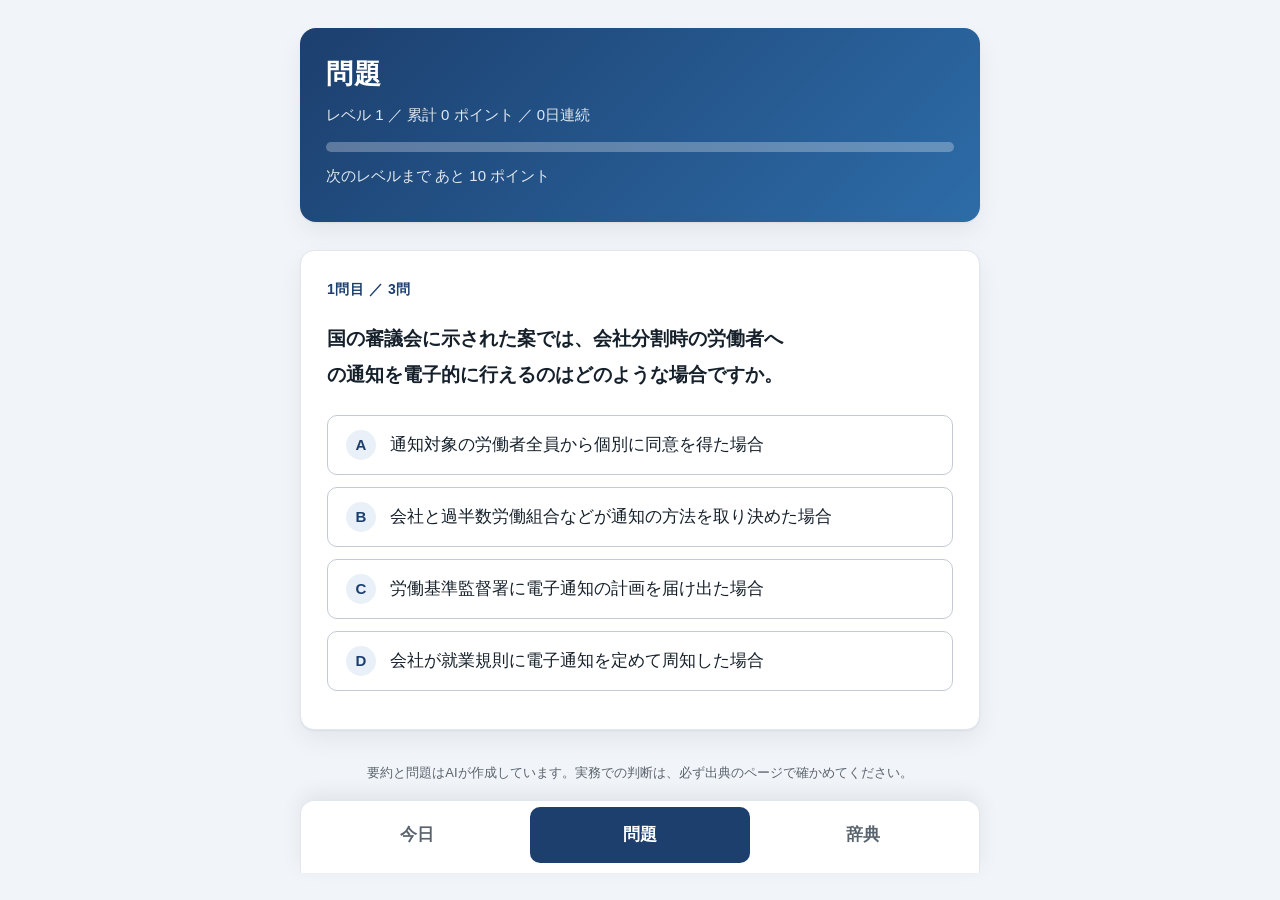
==== quiz.html @ 05a29a4a "2026-11-10 の分まで公開" ====
<!DOCTYPE html>
<html lang="ja">
<head>
<meta charset="UTF-8">
<meta name="viewport" content="width=device-width, initial-scale=1">
<meta name="robots" content="noindex">
<title>問題</title>
<link rel="stylesheet" href="style.css">
</head>
<body>

<header class="screen-head">
  <h1>問題</h1>
  <p class="screen-meta" id="見出しの情報"></p>
  <div class="bar"><div class="bar-fill" id="レベルのバー"></div></div>
  <p class="screen-meta" id="次のレベルまで"></p>
</header>

<main>

  <section class="block" id="出題"></section>

  <section class="block hidden" id="正誤と解説"></section>

  <section class="block hidden" id="結果"></section>

</main>

<p class="disclaimer">要約と問題はAIが作成しています。実務での判断は、必ず出典のページで確かめてください。</p>

<nav class="tabs">
  <a href="index.html">今日</a>
  <span class="tab-current">問題</span>
  <a href="dict.html">辞典</a>
</nav>

<script src="data.js"></script>
<script src="quiz.js"></script>

</body>
</html>
---- style.css ----
/* 見た目の方向性
   地は薄いグレー、要素は白いカードで浮かせる。色は紺を軸に1系統だけ。
   「毎朝ひらきたくなる」程度の華やかさにとどめ、色数は増やさない。 */

:root {
  --accent: #1c3f6e;        /* アクセントの紺 */
  --accent-bright: #2d6ca8; /* 紺のグラデーションの明るい側 */
  --accent-tint: #eaf0f7;   /* 紺のごく薄い面 */
  --ink: #15202b;           /* 本文の文字 */
  --ink-quiet: #5a646e;     /* 控えめな文字（出典・日付など） */
  --ok: #1c6b45;            /* 正解の緑 */
  --ok-tint: #e7f4ec;
  --ng: #a3302c;            /* 不正解とエラーの赤 */
  --ng-tint: #fdecec;
  --page: #f1f4f8;          /* 画面の地 */
  --line-control: #c3cad3;  /* ボタン・選択肢の枠 */
  --line-box: #e2e7ee;      /* カードの枠 */
  --line-split: #e8ecf1;    /* 一覧の区切り線 */
  --shadow: 0 1px 2px rgba(16, 32, 48, .06), 0 10px 24px rgba(16, 32, 48, .06);
  --shadow-lift: 0 2px 4px rgba(16, 32, 48, .08), 0 14px 32px rgba(16, 32, 48, .10);
}

* {
  box-sizing: border-box;
}

/* 見出しや選択肢は、行末に1〜2文字だけ残らないよう、
   2行になるときは上下で均等に分ける */
.screen-head h1,
.card h2,
.block h2,
.question,
.choices button,
.topic-row a,
.source,
.row-meta {
  text-wrap: balance;
}

body {
  max-width: 720px;
  margin: 0 auto;
  padding: 28px 20px 0;
  background: var(--page);
  color: var(--ink);
  font-family: "Segoe UI", "Yu Gothic UI", "Yu Gothic", "Hiragino Kaku Gothic ProN", Meiryo, sans-serif;
  font-size: 17px;
  line-height: 1.85;
}

a {
  color: var(--accent);
}

/* 画面の上部：紺の帯にして、いまどの画面にいるかを一目で分かるようにする */

.screen-head {
  background: linear-gradient(135deg, var(--accent) 0%, var(--accent-bright) 100%);
  border-radius: 16px;
  padding: 24px 26px 26px;
  margin-bottom: 28px;
  color: #fff;
  box-shadow: var(--shadow);
}

.screen-head h1 {
  margin: 2px 0;
  font-size: 27px;
  font-weight: 700;
  line-height: 1.5;
  letter-spacing: .02em;
}

.screen-head .screen-meta {
  color: rgba(255, 255, 255, .88);
}

.screen-meta {
  margin: 6px 0;
  font-size: 15px;
  color: var(--ink-quiet);
}

.back {
  margin: 0 0 10px;
  font-size: 15px;
}

.screen-head .back a {
  color: rgba(255, 255, 255, .92);
}

/* 今日の画面：トピックカード */

.card {
  background: #fff;
  border: 1px solid var(--line-box);
  border-radius: 14px;
  padding: 26px;
  margin-bottom: 20px;
  box-shadow: var(--shadow);
}

.card h2 {
  margin: 0 0 16px;
  font-size: 20px;
  font-weight: 700;
  line-height: 1.6;
}

.summary {
  margin: 0 0 20px;
  line-height: 1.95;
}

.tags {
  list-style: none;
  display: flex;
  flex-wrap: wrap;
  gap: 8px;
  margin: 0 0 14px;
  padding: 0;
}

/* ジャンルの印：薄い面と文字だけ。主役はあくまで見出し */
.tags li {
  background: var(--accent-tint);
  border-radius: 999px;
  padding: 3px 15px;
  font-size: 14px;
  font-weight: 700;
  line-height: 1.8;
  color: var(--accent);
}

/* 「大学に関係あり」の印だけ塗りつぶして目立たせる */
.tags li.univ {
  background: var(--accent);
  color: #fff;
}

/* 文章の中に出てくる「大学に関係あり」の印 */
.univ-mark {
  color: var(--accent);
  font-weight: 700;
  white-space: nowrap; /* 印の途中で改行させない */
}

/* 紺の帯の中では、同じ紺だと読めないので白い札にする */
.screen-head .univ-mark {
  background: rgba(255, 255, 255, .22);
  border-radius: 999px;
  padding: 1px 12px;
  color: #fff;
}

.source {
  margin: 0 0 16px;
  font-size: 15px;
  color: var(--ink-quiet);
}

/* 主でないボタン・リンクは枠だけ */
.card-action {
  margin: 14px 0 0;
}

.card-action a,
.card-action button {
  display: inline-block;
  border: 1px solid var(--line-control);
  border-radius: 8px;
  background: #fff;
  color: var(--accent);
  padding: 9px 20px;
  font: inherit;
  font-size: 16px;
  font-weight: 700;
  text-decoration: none;
  cursor: pointer;
  transition: border-color .15s, background .15s;
}

.card-action a:hover,
.card-action button:hover {
  border-color: var(--accent);
  background: var(--accent-tint);
}

/* いちばん押してほしいボタンだけ紺で塗る */
.next-action {
  margin: 28px 0 8px;
  text-align: center;
}

.next-action a {
  display: block;
  background: linear-gradient(135deg, var(--accent) 0%, var(--accent-bright) 100%);
  border-radius: 12px;
  color: #fff;
  padding: 17px;
  font-size: 18px;
  font-weight: 700;
  text-decoration: none;
  box-shadow: var(--shadow);
  transition: box-shadow .15s, transform .15s;
}

.next-action a:hover {
  box-shadow: var(--shadow-lift);
  transform: translateY(-1px);
}

/* 問題の画面 */

.state-label {
  color: var(--ink-quiet);
  font-size: 14px;
  font-weight: 700;
  letter-spacing: .04em;
  margin: 32px 0 12px;
}

.block {
  background: #fff;
  border: 1px solid var(--line-box);
  border-radius: 14px;
  padding: 26px;
  margin-bottom: 20px;
  box-shadow: var(--shadow);
}

.block h2 {
  margin: 0 0 12px;
  font-size: 18px;
  font-weight: 700;
}

/* レベルのバー：進んだ分を塗る。紺の帯の中では白で塗る */
.bar {
  background: rgba(255, 255, 255, .28);
  border-radius: 999px;
  height: 10px;
  margin: 14px 0 10px;
  overflow: hidden;
}

.bar-fill {
  background: #fff;
  width: 0;  /* 実際の長さは記録の数字から決まるので、JavaScriptが指定する */
  height: 100%;
  border-radius: 999px;
}

.block .bar {
  background: var(--accent-tint);
}

.block .bar-fill {
  background: linear-gradient(90deg, var(--accent) 0%, var(--accent-bright) 100%);
}

.progress {
  margin: 0 0 18px;
  font-size: 14px;
  font-weight: 700;
  letter-spacing: .04em;
  color: var(--accent);
}

/* 前に間違えた問題に付ける小さな印 */
.retry-mark {
  display: inline-block;
  background: var(--ng-tint);
  border-radius: 999px;
  color: var(--ng);
  margin: 0 0 12px;
  padding: 1px 14px;
  font-size: 14px;
  font-weight: 700;
}

.question {
  margin: 0 0 22px;
  font-size: 19px;
  font-weight: 700;
  line-height: 1.9;
}

/* 4択：4つとも完全に同じ見た目。A〜Dの印はCSSで自動で振る */
.choices {
  list-style: none;
  margin: 0;
  padding: 0;
  counter-reset: choice;
}

.choices li {
  counter-increment: choice;
  margin-bottom: 12px;
}

.choices button {
  display: flex;
  align-items: center;
  gap: 14px;
  width: 100%;
  border: 1px solid var(--line-control);
  border-radius: 10px;
  background: #fff;
  color: var(--ink);
  padding: 14px 18px;
  text-align: left;
  font: inherit;
  line-height: 1.7;
  cursor: pointer;
  transition: border-color .15s, background .15s;
}

.choices button::before {
  content: counter(choice, upper-alpha);
  flex: 0 0 auto;
  width: 30px;
  height: 30px;
  border-radius: 50%;
  background: var(--accent-tint);
  color: var(--accent);
  font-size: 15px;
  font-weight: 700;
  line-height: 30px;
  text-align: center;
}

.choices button:hover {
  border-color: var(--accent);
  background: var(--accent-tint);
}

/* JavaScriptが画面を出し入れするのに使う */
.hidden {
  display: none;
}

/* 答えた後の選択肢：正解と、自分が選んだ答えに色を付ける */
.choices button:disabled {
  cursor: default;
}

.choices button:disabled:hover {
  background: #fff;
  border-color: var(--line-control);
}

.choices button.correct,
.choices button.correct:hover {
  background: var(--ok-tint);
  border-color: var(--ok);
  color: var(--ok);
}

.choices button.correct::before {
  background: var(--ok);
  color: #fff;
}

.choices button.wrong,
.choices button.wrong:hover {
  background: var(--ng-tint);
  border-color: var(--ng);
  color: var(--ng);
}

.choices button.wrong::before {
  background: var(--ng);
  color: #fff;
}

/* 正誤は、文字の色だけでなく小さな札で示す */
.judge {
  display: inline-block;
  background: var(--ok-tint);
  border-radius: 999px;
  color: var(--ok);
  padding: 2px 18px;
  margin: 0 0 14px;
  font-size: 17px;
  font-weight: 700;
}

.judge.wrong {
  background: var(--ng-tint);
  color: var(--ng);
}

/* 間違えたときに出す「正解は〜です」の1行 */
.correct-answer {
  margin: 0 0 12px;
  font-weight: 700;
}

.explain {
  margin: 0 0 16px;
  line-height: 1.95;
}

.result-score {
  background: var(--accent-tint);
  border-radius: 12px;
  color: var(--accent);
  margin: 0 0 14px;
  padding: 14px;
  font-size: 23px;
  font-weight: 700;
  text-align: center;
}

.levels {
  list-style: none;
  margin: 0 0 16px;
  padding: 0;
}

.levels li {
  border-bottom: 1px solid var(--line-split);
  padding: 10px 0;
}

.hint {
  background: var(--accent-tint);
  border-left: 4px solid var(--accent);
  border-radius: 0 8px 8px 0;
  margin: 0 0 14px;
  padding: 10px 16px;
  font-weight: 700;
}

/* 辞典の画面 */

.genre-tabs {
  list-style: none;
  display: flex;
  gap: 6px;
  background: #fff;
  border: 1px solid var(--line-box);
  border-radius: 12px;
  margin: 0 0 12px;
  padding: 5px;
  box-shadow: var(--shadow);
}

.genre-tabs li {
  flex: 1;
}

.genre-tabs button {
  display: block;
  width: 100%;
  border: 0;
  border-radius: 8px;
  background: transparent;
  color: var(--ink);
  padding: 11px 4px;
  font: inherit;
  font-size: 16px;
  font-weight: 700;
  cursor: pointer;
  transition: background .15s;
}

.genre-tabs button:hover {
  background: var(--accent-tint);
}

/* 選んでいるジャンルは紺で塗る。もう一度押すと解除される */
.genre-tabs button.selected,
.genre-tabs button.selected:hover {
  background: var(--accent);
  color: #fff;
}

/* ジャンルとは軸が違うので、タブではなく絞り込みとして置く */
.filter {
  margin: 0 0 16px;
}

.filter-univ {
  border: 1px solid var(--accent);
  border-radius: 999px;
  background: #fff;
  color: var(--accent);
  padding: 7px 18px;
  font: inherit;
  font-size: 14px;
  font-weight: 700;
  cursor: pointer;
  transition: background .15s, color .15s;
}

.filter-univ:hover {
  background: var(--accent-tint);
}

/* 絞り込みが効いているあいだは塗りつぶす */
.filter-univ.selected,
.filter-univ.selected:hover {
  background: var(--accent);
  color: #fff;
}

/* いま何で絞り込んでいて、何件あるか */
.list-count {
  margin: 0 0 12px;
  font-size: 14px;
  font-weight: 700;
  letter-spacing: .03em;
  color: var(--ink-quiet);
}

/* 絞り込んだ結果が0件のとき */
.empty {
  background: #fff;
  border: 1px dashed var(--line-control);
  border-radius: 12px;
  padding: 24px 20px;
  color: var(--ink-quiet);
  text-align: center;
}

.topic-list {
  list-style: none;
  margin: 0;
  padding: 0;
}

/* 一覧：1行ずつ白いカードにして、押せる場所をはっきりさせる */
.topic-row {
  position: relative;
  background: #fff;
  border: 1px solid var(--line-box);
  border-radius: 12px;
  margin-bottom: 10px;
  padding: 16px 40px 16px 20px;
  box-shadow: var(--shadow);
  transition: box-shadow .15s, transform .15s;
}

.topic-row:hover {
  box-shadow: var(--shadow-lift);
  transform: translateY(-1px);
}

/* 右端の「›」は押せる印。CSSで足しているので文章には入らない */
.topic-row::after {
  content: "\203A";
  position: absolute;
  right: 20px;
  top: 50%;
  margin-top: -16px;
  color: var(--line-control);
  font-size: 24px;
}

.topic-row a {
  display: block;
  font-weight: 700;
  line-height: 1.7;
  text-decoration: none;
}

.topic-row a:hover {
  text-decoration: underline;
}

/* 最終更新日と収録件数は、話題名と同じ行には置かない。
   同じ行に詰めると、長い話題名が1〜2文字ずつ折り返されてしまうため */
.row-meta {
  margin: 4px 0 0;
  font-size: 14px;
  color: var(--ink-quiet);
}

/* まとめの画面：経緯は縦の線でつないで、流れが分かるようにする */

.history {
  position: relative;
  list-style: none;
  margin: 0;
  padding: 4px 0 0 28px;
}

.history::before {
  content: "";
  position: absolute;
  left: 7px;
  top: 14px;
  bottom: 20px;
  width: 2px;
  background: var(--line-split);
}

.history li {
  position: relative;
  padding: 0 0 22px;
}

.history li::before {
  content: "";
  position: absolute;
  left: -27px;
  top: 9px;
  width: 14px;
  height: 14px;
  border: 3px solid var(--accent);
  border-radius: 50%;
  background: #fff;
}

.history p {
  margin: 0 0 6px;
}

.history-date {
  margin: 0 0 4px;
  font-size: 14px;
  font-weight: 700;
  letter-spacing: .03em;
  color: var(--accent);
}

/* データが読めなかったときの知らせ */

.error {
  background: var(--ng-tint);
  border-left: 4px solid var(--ng);
  border-radius: 0 8px 8px 0;
  color: var(--ng);
  margin: 0 0 12px;
  padding: 12px 16px;
}

/* AIが書いたものだという断り書き */

.disclaimer {
  margin: 32px 0 0;
  font-size: 13px;
  line-height: 1.7;
  color: var(--ink-quiet);
  text-align: center;
}

/* 下部タブ：画面の下に貼り付けて、いつでも行き来できるようにする */

.tabs {
  position: sticky;
  bottom: 0;
  display: flex;
  gap: 4px;
  background: #fff;
  border: 1px solid var(--line-box);
  border-bottom: 0;
  border-radius: 14px 14px 0 0;
  margin-top: 16px;
  padding: 6px 6px 10px;
  box-shadow: 0 -6px 20px rgba(16, 32, 48, .07);
}

.tabs a,
.tabs .tab-current {
  flex: 1 1 0;
  min-width: 0;
  border-radius: 10px;
  padding: 12px 4px;
  font-weight: 700;
  text-align: center;
  text-decoration: none;
}

.tabs a {
  color: var(--ink-quiet);
}

.tabs a:hover {
  background: var(--accent-tint);
  color: var(--accent);
}

.tab-current {
  background: var(--accent);
  color: #fff;
}

/* 窓が狭いとき：余白を詰めて、ボタンが画面からはみ出さないようにする */

@media (max-width: 560px) {
  body {
    padding: 16px 12px 0;
  }

  .screen-head,
  .card,
  .block {
    padding: 20px 18px;
  }

  .screen-head h1 {
    font-size: 23px;
  }

  .topic-row {
    padding: 14px 34px 14px 16px;
  }

  /* 選択肢は横幅をなるべく文章に回す */
  .choices button {
    gap: 10px;
    padding: 13px 14px;
  }

  .choices button::before {
    width: 26px;
    height: 26px;
    line-height: 26px;
  }
}
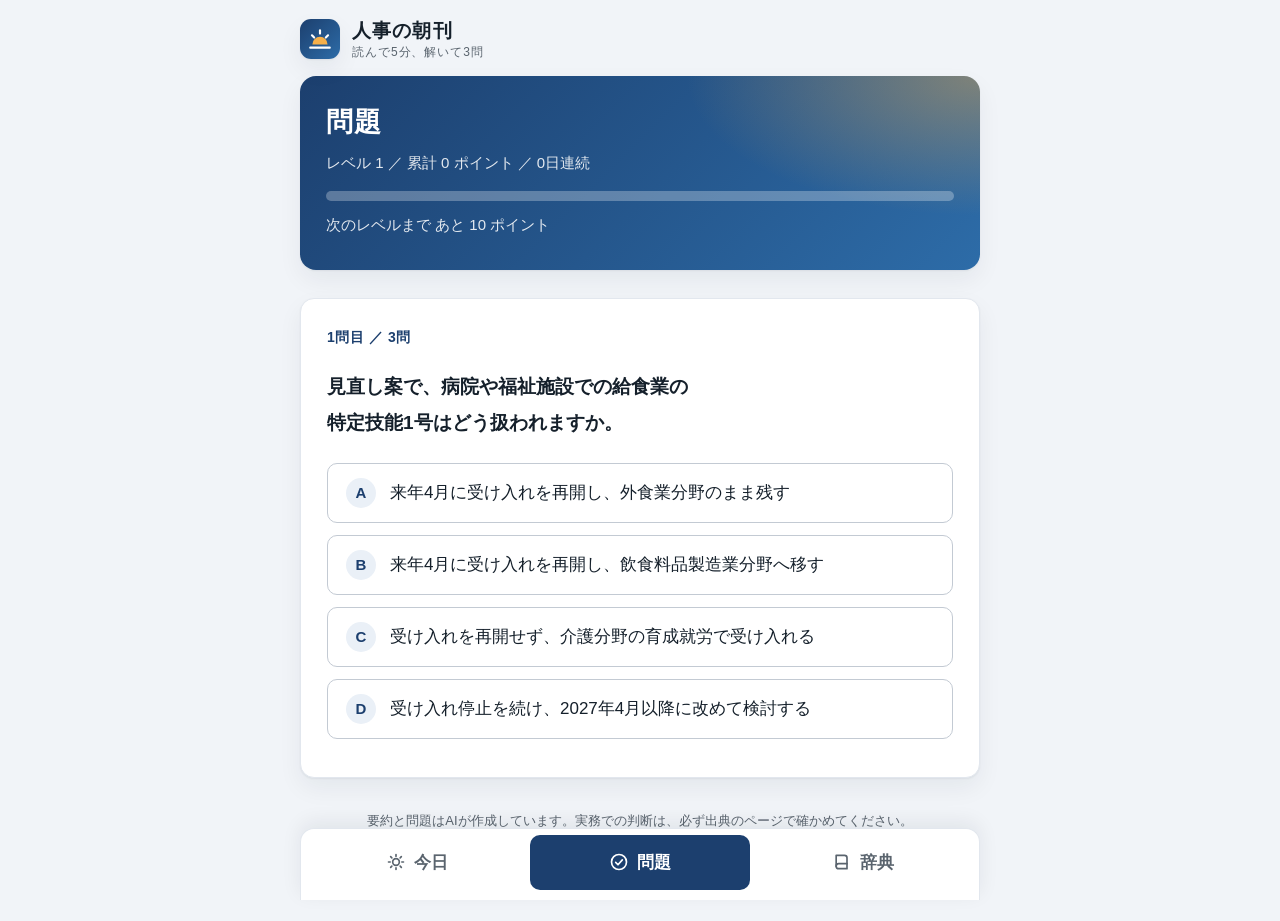
==== commit bd990413: "2026-11-14 の分まで公開" ====
--- a/quiz.html
+++ b/quiz.html
@@ -17,6 +17,8 @@
 </header>
 
 <main>
+
+  <p class="mode-note hidden" id="出題の知らせ"></p>
 
   <section class="block" id="出題"></section>
 
--- a/style.css
+++ b/style.css
@@ -1,8 +1,12 @@
 /* 見た目の方向性
-   地は薄いグレー、要素は白いカードで浮かせる。色は紺を軸に1系統だけ。
-   「毎朝ひらきたくなる」程度の華やかさにとどめ、色数は増やさない。 */
+   地は薄いグレー、要素は白いカードで浮かせる。色は紺が軸。
+   そこに「朝日」の暖色を1色だけ足して、朝ひらくアプリらしさを出す。
+   暖色を使うのは、看板の絵・連続日数・頭の部分の光だけ。あちこちに塗らない。 */
 
 :root {
+  --sun: #f6b04a;           /* 朝日の色。使う場所をしぼる */
+  --sun-tint: #fdf1e0;      /* 朝日のごく薄い面 */
+  --sun-ink: #8a5200;       /* 朝日の面にのせる文字 */
   --accent: #1c3f6e;        /* アクセントの紺 */
   --accent-bright: #2d6ca8; /* 紺のグラデーションの明るい側 */
   --accent-tint: #eaf0f7;   /* 紺のごく薄い面 */
@@ -37,10 +41,20 @@
   text-wrap: balance;
 }
 
+/* 見出しや問題文は、言葉の途中（「登／録制」のような所）で折り返さないようにする。
+   対応していないブラウザでは、ふつうの折り返しになる */
+.screen-head h1,
+.card h2,
+.question,
+.choices button,
+.topic-row a {
+  word-break: auto-phrase;
+}
+
 body {
   max-width: 720px;
   margin: 0 auto;
-  padding: 28px 20px 0;
+  padding: 18px 20px 0;
   background: var(--page);
   color: var(--ink);
   font-family: "Segoe UI", "Yu Gothic UI", "Yu Gothic", "Hiragino Kaku Gothic ProN", Meiryo, sans-serif;
@@ -52,15 +66,123 @@
   color: var(--accent);
 }
 
-/* 画面の上部：紺の帯にして、いまどの画面にいるかを一目で分かるようにする */
+/* 看板：どの画面でも、いちばん上にアプリの名前を出す */
+
+.brand {
+  margin: 0 0 14px;
+}
+
+.brand-link {
+  display: inline-flex;
+  align-items: center;
+  gap: 12px;
+  color: var(--ink);
+  text-decoration: none;
+}
+
+.brand-mark {
+  flex: 0 0 auto;
+  display: flex;
+  align-items: center;
+  justify-content: center;
+  width: 40px;
+  height: 40px;
+  border-radius: 11px;
+  background: linear-gradient(135deg, var(--accent) 0%, var(--accent-bright) 100%);
+  box-shadow: var(--shadow);
+}
+
+.brand-mark svg {
+  width: 26px;
+  height: 26px;
+}
+
+.brand-mark .sun {
+  fill: var(--sun);
+}
+
+.brand-mark .ray {
+  fill: none;
+  stroke: #fff;
+  stroke-width: 2;
+  stroke-linecap: round;
+}
+
+.brand-text {
+  display: flex;
+  flex-direction: column;
+  line-height: 1.35;
+}
+
+.brand-name {
+  font-size: 19px;
+  font-weight: 700;
+  letter-spacing: .06em;
+}
+
+.brand-tagline {
+  font-size: 12px;
+  letter-spacing: .08em;
+  color: var(--ink-quiet);
+}
+
+/* 画面の上部：紺の帯。右上に朝日の光をうっすら入れる */
 
 .screen-head {
-  background: linear-gradient(135deg, var(--accent) 0%, var(--accent-bright) 100%);
+  background:
+    radial-gradient(90% 150% at 100% 0%, rgba(246, 176, 74, .42) 0%, rgba(246, 176, 74, 0) 48%),
+    linear-gradient(135deg, var(--accent) 0%, var(--accent-bright) 100%);
   border-radius: 16px;
   padding: 24px 26px 26px;
   margin-bottom: 28px;
   color: #fff;
   box-shadow: var(--shadow);
+}
+
+/* 「今日」の画面の頭：あいさつ、日付、きょうの数字 */
+
+.hero-greeting {
+  margin: 0;
+  font-size: 15px;
+  letter-spacing: .08em;
+  color: rgba(255, 255, 255, .88);
+}
+
+.hero h1 {
+  margin: 0 0 14px;
+  font-size: 32px;
+  letter-spacing: .03em;
+}
+
+.stats {
+  list-style: none;
+  display: flex;
+  flex-wrap: wrap;
+  gap: 8px;
+  margin: 0;
+  padding: 0;
+}
+
+.stat {
+  background: rgba(255, 255, 255, .16);
+  border-radius: 999px;
+  padding: 3px 14px;
+  font-size: 14px;
+  font-weight: 700;
+  line-height: 1.8;
+  white-space: nowrap;
+}
+
+/* 連続日数だけ朝日の色にして、続けている手応えを目立たせる */
+.stat.streak {
+  background: var(--sun);
+  color: var(--accent);
+}
+
+.hero-note {
+  margin: 14px 0 0;
+  font-size: 14px;
+  color: rgba(255, 255, 255, .88);
 }
 
 .screen-head h1 {
@@ -88,6 +210,11 @@
 
 .screen-head .back a {
   color: rgba(255, 255, 255, .92);
+}
+
+/* 「戻る」の前に矢印を付けて、押せることを分かりやすくする */
+.back a::before {
+  content: "\2039\00a0";
 }
 
 /* 今日の画面：トピックカード */
@@ -106,6 +233,34 @@
   font-size: 20px;
   font-weight: 700;
   line-height: 1.6;
+}
+
+/* トピックに 1・2・3 の番号を振る（数字はCSSが自動で数える） */
+#トピック一覧 {
+  counter-reset: topic;
+}
+
+#トピック一覧 .card {
+  counter-increment: topic;
+  position: relative;
+  padding-top: 30px;
+}
+
+#トピック一覧 .card::before {
+  content: counter(topic);
+  position: absolute;
+  top: -12px;
+  left: 22px;
+  width: 30px;
+  height: 30px;
+  border-radius: 50%;
+  background: var(--accent);
+  color: #fff;
+  font-size: 15px;
+  font-weight: 700;
+  line-height: 30px;
+  text-align: center;
+  box-shadow: var(--shadow);
 }
 
 .summary {
@@ -133,6 +288,17 @@
   color: var(--accent);
 }
 
+/* ジャンルごとに、ごく薄い色を変える（一覧をぱっと見て分野が分かるように） */
+.tags li.g-training {
+  background: var(--ok-tint);
+  color: var(--ok);
+}
+
+.tags li.g-hiring {
+  background: var(--sun-tint);
+  color: var(--sun-ink);
+}
+
 /* 「大学に関係あり」の印だけ塗りつぶして目立たせる */
 .tags li.univ {
   background: var(--accent);
@@ -185,6 +351,48 @@
 .card-action button:hover {
   border-color: var(--accent);
   background: var(--accent-tint);
+}
+
+/* ボタンを横に並べる入れ物。先頭に「次に押してほしいボタン」を置く */
+.actions {
+  display: flex;
+  flex-wrap: wrap;
+  gap: 10px;
+  margin-top: 14px;
+}
+
+.actions .card-action {
+  margin: 0;
+}
+
+/* 次に押してほしいボタン（主役）は紺で塗る */
+.card-action.primary a,
+.card-action.primary button {
+  border-color: var(--accent);
+  background: var(--accent);
+  color: #fff;
+}
+
+.card-action.primary a:hover,
+.card-action.primary button:hover {
+  background: var(--accent-bright);
+  border-color: var(--accent-bright);
+}
+
+.card-action button:disabled {
+  opacity: .45;
+  cursor: default;
+}
+
+/* 「復習です」「おまけの1問です」などの、出題についての知らせ */
+.mode-note {
+  background: var(--sun-tint);
+  border-left: 4px solid var(--sun);
+  border-radius: 0 8px 8px 0;
+  color: var(--sun-ink);
+  margin: 0 0 16px;
+  padding: 10px 16px;
+  font-size: 15px;
 }
 
 /* いちばん押してほしいボタンだけ紺で塗る */
@@ -668,11 +876,29 @@
 .tabs .tab-current {
   flex: 1 1 0;
   min-width: 0;
+  display: flex;
+  align-items: center;
+  justify-content: center;
+  gap: 8px;
   border-radius: 10px;
   padding: 12px 4px;
   font-weight: 700;
-  text-align: center;
   text-decoration: none;
+}
+
+/* タブの絵：線だけで描き、色は文字と同じにする */
+.tab-icon {
+  display: flex;
+}
+
+.tab-icon svg {
+  width: 20px;
+  height: 20px;
+  fill: none;
+  stroke: currentColor;
+  stroke-width: 2;
+  stroke-linecap: round;
+  stroke-linejoin: round;
 }
 
 .tabs a {
@@ -706,6 +932,10 @@
     font-size: 23px;
   }
 
+  .hero h1 {
+    font-size: 27px;
+  }
+
   .topic-row {
     padding: 14px 34px 14px 16px;
   }
